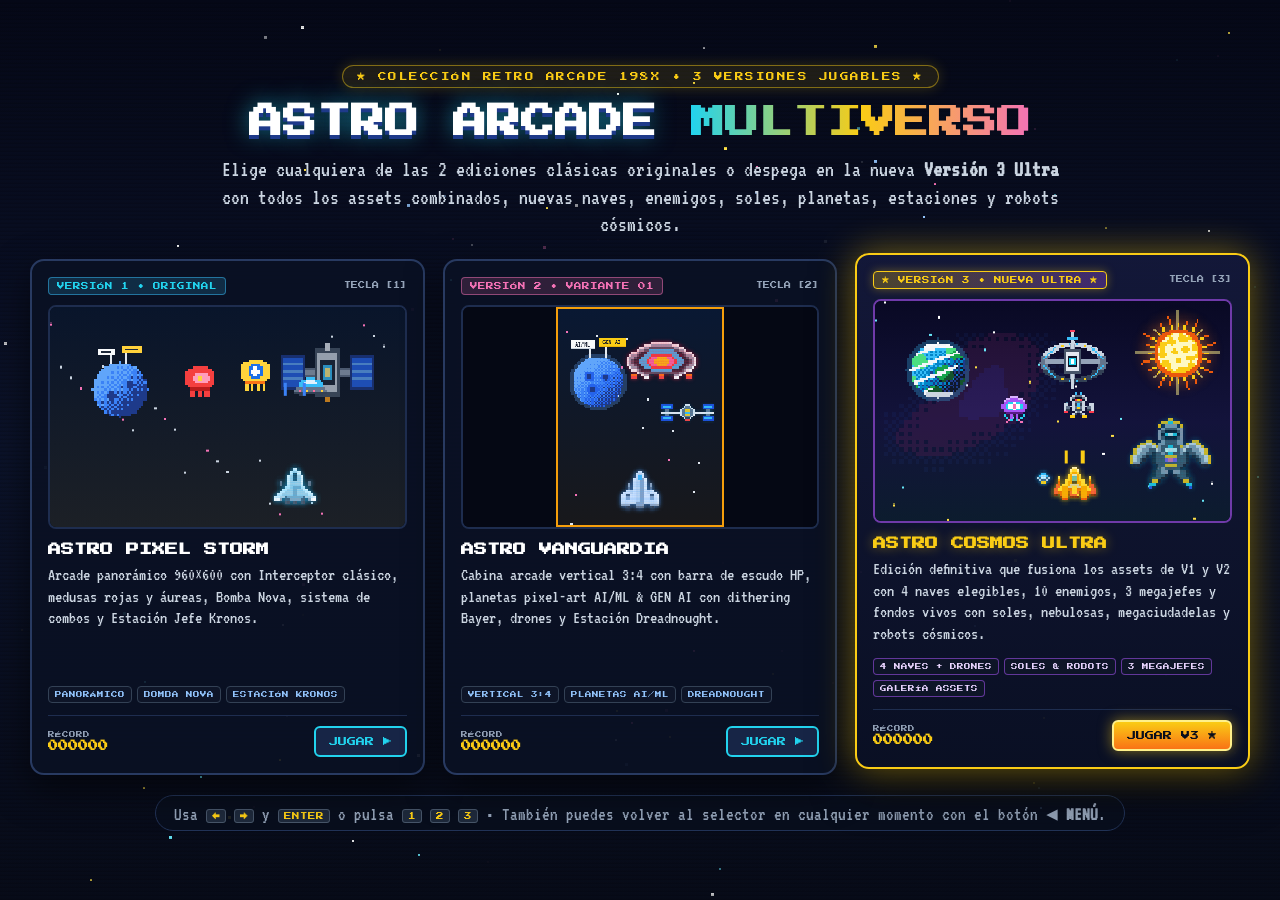
==== index.html @ 30a51780 "Initial version: Astro Arcade Multiverso (V1, V2, V3 Ultra + selector)" ====
<!DOCTYPE html>
<html lang="es">
<head>
  <meta charset="UTF-8" />
  <meta name="viewport" content="width=device-width, initial-scale=1.0" />
  <title>RETRO ARCADE MULTIVERSO — Selector de Versiones</title>
  <link rel="preconnect" href="https://fonts.googleapis.com" />
  <link rel="preconnect" href="https://fonts.gstatic.com" crossorigin />
  <link href="https://fonts.googleapis.com/css2?family=Press+Start+2P&family=VT323&display=swap" rel="stylesheet" />
  <style>
    :root {
      --bg-void: #040712;
      --card-bg: rgba(10, 17, 36, 0.9);
      --cyan: #22d3ee;
      --gold: #facc15;
      --orange: #fb923c;
      --pink: #f472b6;
      --violet: #a855f7;
      --text: #f8fafc;
      --muted: #94a3b8;
      --font-pixel: "Press Start 2P", "Courier New", monospace;
      --font-retro: "VT323", "Courier New", monospace;
    }

    * {
      box-sizing: border-box;
      margin: 0;
      padding: 0;
    }

    html, body {
      min-height: 100%;
      background: var(--bg-void);
      color: var(--text);
      font-family: var(--font-pixel);
      overflow-x: hidden;
    }

    #bg-canvas {
      position: fixed;
      inset: 0;
      width: 100%;
      height: 100%;
      z-index: 0;
      image-rendering: pixelated;
    }

    .crt-lines {
      position: fixed;
      inset: 0;
      z-index: 1;
      pointer-events: none;
      background: repeating-linear-gradient(
        to bottom,
        rgba(255, 255, 255, 0) 0px,
        rgba(255, 255, 255, 0) 2px,
        rgba(0, 0, 0, 0.14) 3px,
        rgba(0, 0, 0, 0.14) 4px
      );
    }

    .launcher {
      position: relative;
      z-index: 2;
      max-width: 1260px;
      min-height: 100vh;
      margin: 0 auto;
      padding: 24px 20px 28px;
      display: flex;
      flex-direction: column;
      justify-content: center;
      align-items: center;
      gap: 20px;
    }

    .hero {
      text-align: center;
      max-width: 840px;
    }

    .coin-pill {
      display: inline-block;
      font-size: 8.5px;
      letter-spacing: 1.5px;
      color: var(--gold);
      background: rgba(250, 204, 21, 0.1);
      border: 1.5px solid rgba(250, 204, 21, 0.45);
      border-radius: 999px;
      padding: 6px 14px;
      margin-bottom: 12px;
      box-shadow: 0 0 14px rgba(250, 204, 21, 0.2);
    }

    h1 {
      font-size: clamp(20px, 3.4vw, 34px);
      line-height: 1.35;
      color: #fff;
      text-shadow: 0 4px 0 #1e3a8a, 0 0 22px rgba(34, 211, 238, 0.55);
      margin-bottom: 10px;
    }

    h1 span {
      background: linear-gradient(90deg, #22d3ee, #facc15, #f472b6);
      -webkit-background-clip: text;
      background-clip: text;
      color: transparent;
      text-shadow: none;
    }

    .hero-sub {
      font-family: var(--font-retro);
      font-size: 22px;
      line-height: 1.25;
      color: #cbd5e1;
    }

    .cards-grid {
      width: 100%;
      display: grid;
      grid-template-columns: repeat(3, minmax(0, 1fr));
      gap: 18px;
      align-items: stretch;
    }

    .game-card {
      position: relative;
      display: flex;
      flex-direction: column;
      background: var(--card-bg);
      border: 2.5px solid #283a61;
      border-radius: 14px;
      padding: 16px;
      text-decoration: none;
      color: inherit;
      transition: transform 0.18s ease, border-color 0.18s ease, box-shadow 0.18s ease;
      box-shadow: 0 14px 36px rgba(0, 0, 0, 0.55);
      overflow: hidden;
    }

    .game-card:hover,
    .game-card.focused {
      transform: translateY(-6px);
      border-color: var(--cyan);
      box-shadow: 0 0 28px rgba(34, 211, 238, 0.32), 0 18px 40px rgba(0, 0, 0, 0.65);
    }

    .game-card.featured {
      border-color: rgba(250, 204, 21, 0.78);
      background: linear-gradient(180deg, rgba(20, 25, 58, 0.94) 0%, rgba(10, 16, 36, 0.96) 100%);
      box-shadow: 0 0 28px rgba(168, 85, 247, 0.3), 0 16px 40px rgba(0, 0, 0, 0.65);
    }

    .game-card.featured:hover,
    .game-card.featured.focused {
      border-color: var(--gold);
      box-shadow: 0 0 36px rgba(250, 204, 21, 0.45), 0 18px 44px rgba(0, 0, 0, 0.7);
    }

    .card-top {
      display: flex;
      justify-content: space-between;
      align-items: center;
      gap: 8px;
      margin-bottom: 10px;
    }

    .ver-badge {
      font-size: 7.5px;
      padding: 4px 8px;
      border-radius: 4px;
      background: rgba(56, 189, 248, 0.16);
      border: 1px solid rgba(56, 189, 248, 0.5);
      color: var(--cyan);
    }

    .ver-badge.v2 {
      background: rgba(244, 114, 182, 0.16);
      border-color: rgba(244, 114, 182, 0.5);
      color: var(--pink);
    }

    .ver-badge.v3 {
      background: linear-gradient(90deg, rgba(250, 204, 21, 0.25), rgba(168, 85, 247, 0.3));
      border-color: var(--gold);
      color: var(--gold);
      box-shadow: 0 0 10px rgba(250, 204, 21, 0.35);
    }

    .key-hint {
      font-size: 7px;
      color: var(--muted);
    }

    .preview-frame {
      width: 100%;
      aspect-ratio: 16 / 10;
      border-radius: 8px;
      overflow: hidden;
      border: 2px solid #1e2d4f;
      background: #060a16;
      margin-bottom: 12px;
      position: relative;
    }

    .game-card.featured .preview-frame {
      border-color: rgba(168, 85, 247, 0.65);
    }

    .preview-frame canvas {
      width: 100%;
      height: 100%;
      display: block;
      image-rendering: pixelated;
      image-rendering: crisp-edges;
    }

    .card-title {
      font-size: 13px;
      line-height: 1.4;
      color: #fff;
      margin-bottom: 6px;
    }

    .game-card.featured .card-title {
      color: var(--gold);
      text-shadow: 0 0 12px rgba(250, 204, 21, 0.45);
    }

    .card-desc {
      font-family: var(--font-retro);
      font-size: 18px;
      line-height: 1.2;
      color: #cbd5e1;
      margin-bottom: 12px;
      flex: 1;
    }

    .tags-list {
      display: flex;
      flex-wrap: wrap;
      gap: 5px;
      margin-bottom: 12px;
    }

    .tag {
      font-size: 6.5px;
      padding: 4px 6px;
      border-radius: 4px;
      background: rgba(15, 23, 42, 0.9);
      border: 1px solid #334155;
      color: #93c5fd;
    }

    .game-card.featured .tag {
      border-color: rgba(168, 85, 247, 0.55);
      color: #e9d5ff;
    }

    .card-footer {
      display: flex;
      justify-content: space-between;
      align-items: center;
      gap: 8px;
      padding-top: 10px;
      border-top: 1px solid #1e2d4f;
    }

    .hi-box {
      display: flex;
      flex-direction: column;
      gap: 3px;
    }

    .hi-box span {
      font-size: 6.5px;
      color: var(--muted);
    }

    .hi-box strong {
      font-size: 10px;
      color: var(--gold);
    }

    .play-pill {
      font-size: 9px;
      padding: 9px 13px;
      border-radius: 6px;
      background: #172546;
      border: 2px solid var(--cyan);
      color: var(--cyan);
      transition: all 0.14s ease;
    }

    .game-card:hover .play-pill,
    .game-card.focused .play-pill {
      background: var(--cyan);
      color: #050814;
    }

    .game-card.featured .play-pill {
      background: linear-gradient(180deg, #facc15 0%, #f97316 100%);
      border-color: #fef08a;
      color: #090d1b;
      box-shadow: 0 0 14px rgba(250, 204, 21, 0.5);
    }

    .footer-bar {
      font-family: var(--font-retro);
      font-size: 19px;
      color: #94a3b8;
      text-align: center;
      background: rgba(9, 15, 31, 0.8);
      border: 1px solid #223357;
      border-radius: 999px;
      padding: 6px 18px;
    }

    .footer-bar kbd {
      font-family: var(--font-pixel);
      font-size: 7.5px;
      padding: 2px 5px;
      background: #1e293b;
      border: 1px solid #475569;
      border-radius: 3px;
      color: var(--gold);
    }

    @media (max-width: 980px) {
      .cards-grid {
        grid-template-columns: 1fr;
        max-width: 520px;
      }
    }
  </style>
</head>
<body>
  <canvas id="bg-canvas"></canvas>
  <div class="crt-lines"></div>

  <div class="launcher">
    <header class="hero">
      <div class="coin-pill">★ COLECCIÓN RETRO ARCADE 198X • 3 VERSIONES JUGABLES ★</div>
      <h1>ASTRO ARCADE <span>MULTIVERSO</span></h1>
      <p class="hero-sub">
        Elige cualquiera de las 2 ediciones clásicas originales o despega en la nueva <strong>Versión 3 Ultra</strong> con todos los assets combinados, nuevas naves, enemigos, soles, planetas, estaciones y robots cósmicos.
      </p>
    </header>

    <section class="cards-grid" id="cards-grid">
      <!-- VERSION 1 -->
      <a class="game-card" data-idx="0" href="astro_pixel_storm.html">
        <div class="card-top">
          <span class="ver-badge">VERSIÓN 1 • ORIGINAL</span>
          <span class="key-hint">TECLA [1]</span>
        </div>
        <div class="preview-frame">
          <canvas id="preview-v1" width="320" height="200"></canvas>
        </div>
        <h2 class="card-title">ASTRO PIXEL STORM</h2>
        <p class="card-desc">
          Arcade panorámico 960×600 con Interceptor clásico, medusas rojas y áureas, Bomba Nova, sistema de combos y Estación Jefe Kronos.
        </p>
        <div class="tags-list">
          <span class="tag">PANORÁMICO</span>
          <span class="tag">BOMBA NOVA</span>
          <span class="tag">ESTACIÓN KRONOS</span>
        </div>
        <div class="card-footer">
          <div class="hi-box">
            <span>RÉCORD</span>
            <strong id="hi-v1">000000</strong>
          </div>
          <span class="play-pill">JUGAR ▶</span>
        </div>
      </a>

      <!-- VERSION 2 -->
      <a class="game-card" data-idx="1" href="variante_juego_01/ai_studio_code.html">
        <div class="card-top">
          <span class="ver-badge v2">VERSIÓN 2 • VARIANTE 01</span>
          <span class="key-hint">TECLA [2]</span>
        </div>
        <div class="preview-frame">
          <canvas id="preview-v2" width="320" height="200"></canvas>
        </div>
        <h2 class="card-title">ASTRO VANGUARDIA</h2>
        <p class="card-desc">
          Cabina arcade vertical 3:4 con barra de escudo HP, planetas pixel-art AI/ML &amp; GEN AI con dithering Bayer, drones y Estación Dreadnought.
        </p>
        <div class="tags-list">
          <span class="tag">VERTICAL 3:4</span>
          <span class="tag">PLANETAS AI/ML</span>
          <span class="tag">DREADNOUGHT</span>
        </div>
        <div class="card-footer">
          <div class="hi-box">
            <span>RÉCORD</span>
            <strong id="hi-v2">000000</strong>
          </div>
          <span class="play-pill">JUGAR ▶</span>
        </div>
      </a>

      <!-- VERSION 3 (NEW FEATURED) -->
      <a class="game-card featured focused" data-idx="2" href="variante_juego_02/index.html">
        <div class="card-top">
          <span class="ver-badge v3">★ VERSIÓN 3 • NUEVA ULTRA ★</span>
          <span class="key-hint">TECLA [3]</span>
        </div>
        <div class="preview-frame">
          <canvas id="preview-v3" width="320" height="200"></canvas>
        </div>
        <h2 class="card-title">ASTRO COSMOS ULTRA</h2>
        <p class="card-desc">
          Edición definitiva que fusiona los assets de V1 y V2 con 4 naves elegibles, 10 enemigos, 3 megajefes y fondos vivos con soles, nebulosas, megaciudadelas y robots cósmicos.
        </p>
        <div class="tags-list">
          <span class="tag">4 NAVES + DRONES</span>
          <span class="tag">SOLES &amp; ROBOTS</span>
          <span class="tag">3 MEGAJEFES</span>
          <span class="tag">GALERÍA ASSETS</span>
        </div>
        <div class="card-footer">
          <div class="hi-box">
            <span>RÉCORD</span>
            <strong id="hi-v3">000000</strong>
          </div>
          <span class="play-pill">JUGAR V3 ★</span>
        </div>
      </a>
    </section>

    <footer class="footer-bar">
      Usa <kbd>←</kbd> <kbd>→</kbd> y <kbd>ENTER</kbd> o pulsa <kbd>1</kbd> <kbd>2</kbd> <kbd>3</kbd> • También puedes volver al selector en cualquier momento con el botón <strong>◀ MENÚ</strong>.
    </footer>
  </div>

  <!-- Reuse V3 complete pixel-art asset engine for crisp live cabinet previews -->
  <script src="variante_juego_02/assets.js"></script>
  <script>
    (() => {
      'use strict';
      const A = window.ASTRO_ASSETS;

      // Load saved high scores for all 3 versions
      const hi1 = Number(localStorage.getItem('astro_pixel_storm_highscore_v1') || 0);
      const hi2 = Number(localStorage.getItem('astro_vanguardia_hi') || 0);
      const hi3 = Number(localStorage.getItem('astro_cosmos_ultra_highscore_v3') || 0);
      document.getElementById('hi-v1').textContent = String(hi1).padStart(6, '0');
      document.getElementById('hi-v2').textContent = String(hi2).padStart(6, '0');
      document.getElementById('hi-v3').textContent = String(hi3).padStart(6, '0');

      // Keyboard navigation for cards
      const cards = Array.from(document.querySelectorAll('.game-card'));
      let selected = 2; // default focus on the new Version 3 Ultra

      function setSelected(idx) {
        selected = (idx + cards.length) % cards.length;
        cards.forEach((c, i) => c.classList.toggle('focused', i === selected));
      }

      cards.forEach((card, i) => {
        card.addEventListener('mouseenter', () => setSelected(i));
      });

      window.addEventListener('keydown', (e) => {
        if (e.code === 'ArrowRight' || e.code === 'KeyD') {
          setSelected(selected + 1);
        } else if (e.code === 'ArrowLeft' || e.code === 'KeyA') {
          setSelected(selected - 1);
        } else if (e.code === 'Digit1') {
          window.location.href = cards[0].getAttribute('href');
        } else if (e.code === 'Digit2') {
          window.location.href = cards[1].getAttribute('href');
        } else if (e.code === 'Digit3') {
          window.location.href = cards[2].getAttribute('href');
        } else if (e.code === 'Enter' || e.code === 'Space') {
          e.preventDefault();
          window.location.href = cards[selected].getAttribute('href');
        }
      });

      // Ambient Starfield Background
      const bgCanvas = document.getElementById('bg-canvas');
      const bgCtx = bgCanvas.getContext('2d');
      let bw = 0;
      let bh = 0;
      const bgStars = Array.from({ length: 120 }, () => ({
        x: Math.random(),
        y: Math.random(),
        spd: 0.015 + Math.random() * 0.05,
        sz: Math.random() < 0.25 ? 3 : 2,
        col: ['#ffffff', '#93c5fd', '#fde047', '#f472b6', '#67e8f9'][Math.floor(Math.random() * 5)],
        ph: Math.random() * 6.28
      }));

      function resizeBg() {
        bw = bgCanvas.width = window.innerWidth;
        bh = bgCanvas.height = window.innerHeight;
        bgCtx.imageSmoothingEnabled = false;
      }
      window.addEventListener('resize', resizeBg);
      resizeBg();

      // Live Preview Canvases
      const ctx1 = document.getElementById('preview-v1').getContext('2d');
      const ctx2 = document.getElementById('preview-v2').getContext('2d');
      const ctx3 = document.getElementById('preview-v3').getContext('2d');
      [ctx1, ctx2, ctx3].forEach((c) => { c.imageSmoothingEnabled = false; });

      function drawScaled(ctx, img, cx, cy, scale) {
        const w = Math.round(img.width * scale);
        const h = Math.round(img.height * scale);
        ctx.drawImage(img, Math.round(cx - w / 2), Math.round(cy - h / 2), w, h);
      }

      function renderPreviewV1(t) {
        const W = 320, H = 200;
        const g = ctx1.createLinearGradient(0, 0, 0, H);
        g.addColorStop(0, '#09152b');
        g.addColorStop(1, '#1c2026');
        ctx1.fillStyle = g;
        ctx1.fillRect(0, 0, W, H);

        // Stars
        for (let i = 0; i < 24; i++) {
          ctx1.fillStyle = i % 3 === 0 ? '#f472b6' : '#cbd5e1';
          ctx1.fillRect((i * 47) % W, ((i * 31 + t * (16 + (i % 4) * 8)) % H), 2, 2);
        }

        // V1 Planet & Solar Station
        drawScaled(ctx1, A.PLANETS[7].canvas, 62, 68, 0.56);
        ctx1.save();
        ctx1.globalAlpha = 0.72;
        drawScaled(ctx1, A.STATIONS[0].canvas, 250, 56 + Math.sin(t * 1.4) * 4, 0.55);
        ctx1.restore();

        // V1 Enemies
        const f = Math.floor(t * 4) % 2;
        const sway = Math.sin(t * 1.8) * 20;
        drawScaled(ctx1, f ? A.SPRITES.redJelly0 : A.SPRITES.redJelly1, 115 + sway, 68, 0.72);
        drawScaled(ctx1, f ? A.SPRITES.goldJelly0 : A.SPRITES.goldJelly1, 165 + sway, 62, 0.72);
        drawScaled(ctx1, A.SPRITES.ufo, 215 + sway, 72, 0.72);

        // V1 Lasers & Ship
        const sx = 160 + Math.sin(t * 1.5) * 62;
        const ly = 148 - ((t * 190) % 95);
        ctx1.fillStyle = '#3b82f6';
        ctx1.fillRect(sx - 10, ly, 3, 12);
        ctx1.fillRect(sx + 7, ly, 3, 12);
        drawScaled(ctx1, A.SHIPS.interceptor.sprite, sx, 162, 0.78);
      }

      function renderPreviewV2(t) {
        const W = 320, H = 200;
        // Cabinet side pillars for 3:4 vertical feel
        ctx2.fillStyle = '#050814';
        ctx2.fillRect(0, 0, W, H);

        const cx0 = 85, cw = 150;
        const g = ctx2.createLinearGradient(0, 0, 0, H);
        g.addColorStop(0, '#091833');
        g.addColorStop(1, '#18181b');
        ctx2.fillStyle = g;
        ctx2.fillRect(cx0, 0, cw, H);
        ctx2.strokeStyle = '#f59e0b';
        ctx2.lineWidth = 2;
        ctx2.strokeRect(cx0, 1, cw, H - 2);

        ctx2.save();
        ctx2.beginPath();
        ctx2.rect(cx0 + 1, 1, cw - 2, H - 2);
        ctx2.clip();

        // Pink crosses & stars
        for (let i = 0; i < 16; i++) {
          ctx2.fillStyle = i % 4 === 0 ? '#f472b6' : '#e2e8f0';
          ctx2.fillRect(cx0 + 8 + (i * 23) % (cw - 16), (i * 29 + t * 24) % H, 2, 2);
        }

        // V2 AI/ML Planet & Cross Station
        drawScaled(ctx2, A.PLANETS[0].canvas, cx0 + 36, 62, 0.5);
        drawScaled(ctx2, A.STATIONS[1].canvas, cx0 + 118, 96, 0.42);

        // V2 Boss Dreadnought + Vanguard Ship
        drawScaled(ctx2, A.SPRITES.bossDreadnought, cx0 + cw / 2 + Math.sin(t * 1.4) * 20, 48, 0.45);
        const sx = cx0 + cw / 2 + Math.cos(t * 1.7) * 38;
        drawScaled(ctx2, A.SHIPS.vanguard.sprite, sx, 166, 0.72);
        ctx2.restore();
      }

      function renderPreviewV3(t) {
        const W = 320, H = 200;
        const g = ctx3.createLinearGradient(0, 0, 0, H);
        g.addColorStop(0, '#090924');
        g.addColorStop(0.55, '#13133b');
        g.addColorStop(1, '#0c1c2e');
        ctx3.fillStyle = g;
        ctx3.fillRect(0, 0, W, H);

        // Nebula & Golden Sun
        ctx3.save();
        ctx3.globalAlpha = 0.75;
        drawScaled(ctx3, A.NEBULAE[0], 110, 95, 0.6);
        ctx3.restore();
        drawScaled(ctx3, A.SUNS[0].canvas, 272, 46, 0.46 + Math.sin(t * 2) * 0.015);

        // Stars
        for (let i = 0; i < 28; i++) {
          ctx3.fillStyle = i % 3 === 0 ? '#67e8f9' : (i % 3 === 1 ? '#fde047' : '#ffffff');
          ctx3.fillRect((i * 41) % W, ((i * 23 + t * (18 + (i % 4) * 7)) % H), 2, 2);
        }

        // Terra Planet + Ring Citadel Station + Giant Astral Cosmic Robot!
        drawScaled(ctx3, A.PLANETS[1].canvas, 56, 62, 0.48);
        drawScaled(ctx3, A.STATIONS[2].canvas, 178, 52 + Math.sin(t * 1.2) * 3, 0.42);
        ctx3.save();
        ctx3.globalAlpha = 0.88;
        drawScaled(ctx3, A.COSMIC_ROBOTS[0].canvas, 266, 134 + Math.sin(t * 1.8) * 5, 0.56);
        ctx3.restore();

        // New Enemies (Plasma Jelly + MechaBot)
        const f = Math.floor(t * 4.5) % 2;
        const sway = Math.sin(t * 2) * 18;
        drawScaled(ctx3, f ? A.SPRITES.plasmaJelly0 : A.SPRITES.plasmaJelly1, 108 + sway, 98, 0.65);
        drawScaled(ctx3, f ? A.SPRITES.mechBot0 : A.SPRITES.mechBot1, 166 + sway, 94, 0.65);

        // New Playable Ships (Valquiria + Espectro)
        const sx = 132 + Math.sin(t * 1.6) * 48;
        const ly = 148 - ((t * 210) % 90);
        ctx3.fillStyle = '#facc15';
        ctx3.fillRect(sx - 9, ly, 3, 12);
        ctx3.fillRect(sx + 6, ly, 3, 12);
        drawScaled(ctx3, A.SHIPS.valkyrie.sprite, sx, 166, 0.72);
        drawScaled(ctx3, A.SPRITES.wingman, sx + Math.cos(t * 3.5) * 28, 162 + Math.sin(t * 3.5) * 10, 0.7);
      }

      let last = performance.now();
      let elapsed = 0;
      function tick(now) {
        const dt = Math.min(0.05, (now - last) / 1000);
        last = now;
        elapsed += dt;

        // Draw Ambient Launcher Starfield
        const g = bgCtx.createLinearGradient(0, 0, 0, bh);
        g.addColorStop(0, '#050817');
        g.addColorStop(0.5, '#0b1229');
        g.addColorStop(1, '#070b18');
        bgCtx.fillStyle = g;
        bgCtx.fillRect(0, 0, bw, bh);

        for (const s of bgStars) {
          s.y += s.spd * dt;
          if (s.y > 1) { s.y = 0; s.x = Math.random(); }
          bgCtx.globalAlpha = 0.45 + 0.55 * Math.sin(elapsed * 2.5 + s.ph);
          bgCtx.fillStyle = s.col;
          bgCtx.fillRect(Math.round(s.x * bw), Math.round(s.y * bh), s.sz, s.sz);
        }
        bgCtx.globalAlpha = 1;

        renderPreviewV1(elapsed);
        renderPreviewV2(elapsed);
        renderPreviewV3(elapsed);
        requestAnimationFrame(tick);
      }
      requestAnimationFrame(tick);
    })();
  </script>
</body>
</html>
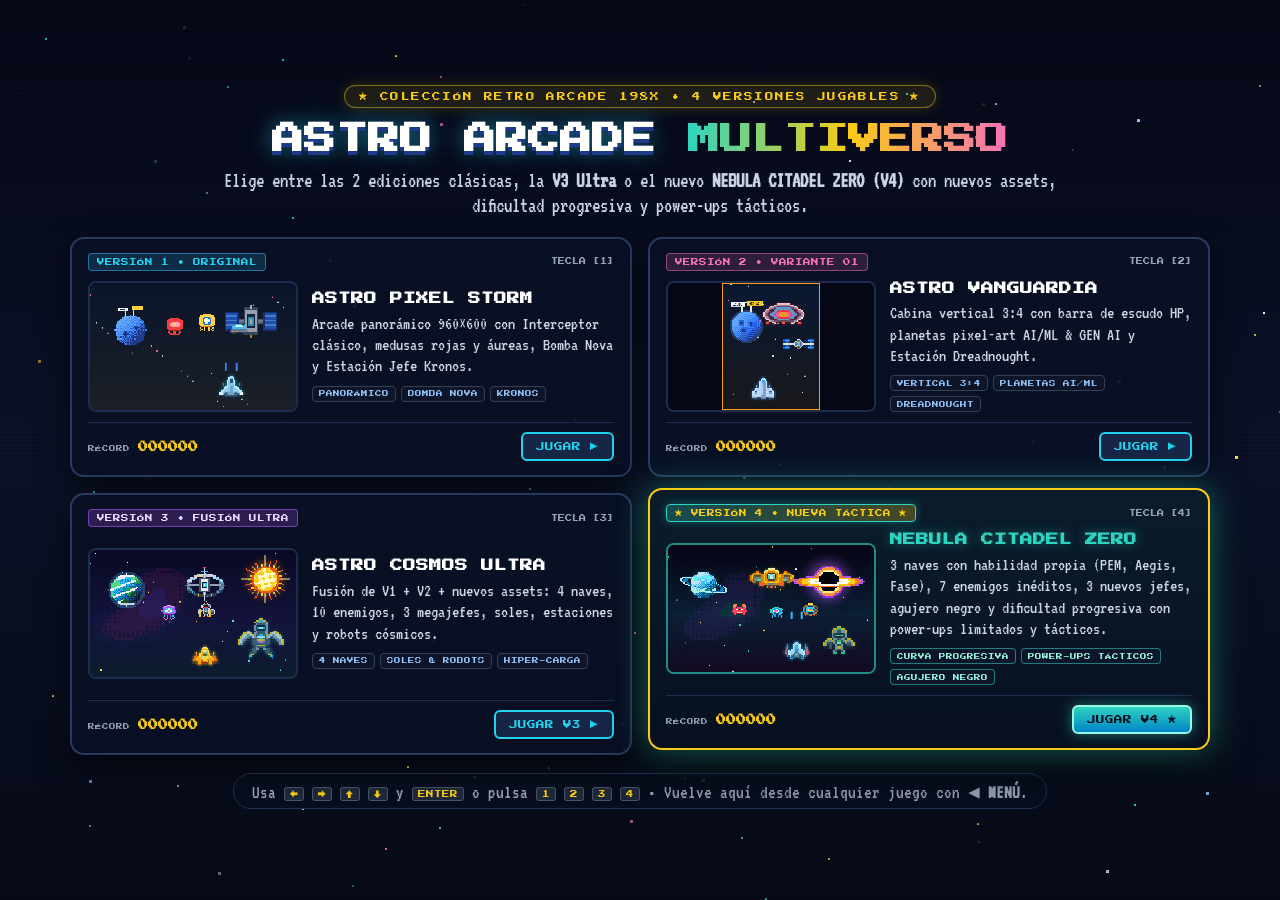
==== commit 5a5e5b21: "Add Version 4 (Nebula Citadel Zero) with new assets, gradual difficulty and tactical powerups" ====
--- a/index.html
+++ b/index.html
@@ -10,8 +10,9 @@
   <style>
     :root {
       --bg-void: #040712;
-      --card-bg: rgba(10, 17, 36, 0.9);
+      --card-bg: rgba(10, 17, 36, 0.92);
       --cyan: #22d3ee;
+      --teal: #2dd4bf;
       --gold: #facc15;
       --orange: #fb923c;
       --pink: #f472b6;
@@ -62,45 +63,45 @@
     .launcher {
       position: relative;
       z-index: 2;
-      max-width: 1260px;
+      max-width: 1180px;
       min-height: 100vh;
       margin: 0 auto;
-      padding: 24px 20px 28px;
+      padding: 20px 20px 26px;
       display: flex;
       flex-direction: column;
       justify-content: center;
       align-items: center;
-      gap: 20px;
+      gap: 18px;
     }
 
     .hero {
       text-align: center;
-      max-width: 840px;
+      max-width: 860px;
     }
 
     .coin-pill {
       display: inline-block;
       font-size: 8.5px;
-      letter-spacing: 1.5px;
+      letter-spacing: 1.4px;
       color: var(--gold);
       background: rgba(250, 204, 21, 0.1);
       border: 1.5px solid rgba(250, 204, 21, 0.45);
       border-radius: 999px;
       padding: 6px 14px;
-      margin-bottom: 12px;
+      margin-bottom: 10px;
       box-shadow: 0 0 14px rgba(250, 204, 21, 0.2);
     }
 
     h1 {
-      font-size: clamp(20px, 3.4vw, 34px);
-      line-height: 1.35;
+      font-size: clamp(20px, 3.2vw, 32px);
+      line-height: 1.32;
       color: #fff;
       text-shadow: 0 4px 0 #1e3a8a, 0 0 22px rgba(34, 211, 238, 0.55);
-      margin-bottom: 10px;
+      margin-bottom: 8px;
     }
 
     h1 span {
-      background: linear-gradient(90deg, #22d3ee, #facc15, #f472b6);
+      background: linear-gradient(90deg, #2dd4bf, #facc15, #f472b6);
       -webkit-background-clip: text;
       background-clip: text;
       color: transparent;
@@ -109,16 +110,16 @@
 
     .hero-sub {
       font-family: var(--font-retro);
-      font-size: 22px;
-      line-height: 1.25;
+      font-size: 21px;
+      line-height: 1.2;
       color: #cbd5e1;
     }
 
     .cards-grid {
       width: 100%;
       display: grid;
-      grid-template-columns: repeat(3, minmax(0, 1fr));
-      gap: 18px;
+      grid-template-columns: repeat(2, minmax(0, 1fr));
+      gap: 16px;
       align-items: stretch;
     }
 
@@ -129,31 +130,31 @@
       background: var(--card-bg);
       border: 2.5px solid #283a61;
       border-radius: 14px;
-      padding: 16px;
+      padding: 14px 16px;
       text-decoration: none;
       color: inherit;
       transition: transform 0.18s ease, border-color 0.18s ease, box-shadow 0.18s ease;
-      box-shadow: 0 14px 36px rgba(0, 0, 0, 0.55);
+      box-shadow: 0 12px 32px rgba(0, 0, 0, 0.55);
       overflow: hidden;
     }
 
     .game-card:hover,
     .game-card.focused {
-      transform: translateY(-6px);
+      transform: translateY(-5px);
       border-color: var(--cyan);
-      box-shadow: 0 0 28px rgba(34, 211, 238, 0.32), 0 18px 40px rgba(0, 0, 0, 0.65);
+      box-shadow: 0 0 26px rgba(34, 211, 238, 0.32), 0 16px 38px rgba(0, 0, 0, 0.65);
     }
 
     .game-card.featured {
-      border-color: rgba(250, 204, 21, 0.78);
-      background: linear-gradient(180deg, rgba(20, 25, 58, 0.94) 0%, rgba(10, 16, 36, 0.96) 100%);
-      box-shadow: 0 0 28px rgba(168, 85, 247, 0.3), 0 16px 40px rgba(0, 0, 0, 0.65);
+      border-color: rgba(45, 212, 191, 0.8);
+      background: linear-gradient(180deg, rgba(11, 30, 44, 0.95) 0%, rgba(8, 16, 32, 0.96) 100%);
+      box-shadow: 0 0 26px rgba(45, 212, 191, 0.28), 0 14px 36px rgba(0, 0, 0, 0.65);
     }
 
     .game-card.featured:hover,
     .game-card.featured.focused {
       border-color: var(--gold);
-      box-shadow: 0 0 36px rgba(250, 204, 21, 0.45), 0 18px 44px rgba(0, 0, 0, 0.7);
+      box-shadow: 0 0 34px rgba(45, 212, 191, 0.45), 0 18px 42px rgba(0, 0, 0, 0.72);
     }
 
     .card-top {
@@ -180,15 +181,30 @@
     }
 
     .ver-badge.v3 {
-      background: linear-gradient(90deg, rgba(250, 204, 21, 0.25), rgba(168, 85, 247, 0.3));
-      border-color: var(--gold);
+      background: rgba(168, 85, 247, 0.22);
+      border-color: rgba(168, 85, 247, 0.6);
+      color: #e9d5ff;
+    }
+
+    .ver-badge.v4 {
+      background: linear-gradient(90deg, rgba(45, 212, 191, 0.26), rgba(250, 204, 21, 0.25));
+      border-color: var(--teal);
       color: var(--gold);
-      box-shadow: 0 0 10px rgba(250, 204, 21, 0.35);
+      box-shadow: 0 0 10px rgba(45, 212, 191, 0.35);
     }
 
     .key-hint {
       font-size: 7px;
       color: var(--muted);
+    }
+
+    .card-body-split {
+      display: grid;
+      grid-template-columns: 210px 1fr;
+      gap: 14px;
+      align-items: center;
+      flex: 1;
+      margin-bottom: 10px;
     }
 
     .preview-frame {
@@ -198,12 +214,10 @@
       overflow: hidden;
       border: 2px solid #1e2d4f;
       background: #060a16;
-      margin-bottom: 12px;
-      position: relative;
     }
 
     .game-card.featured .preview-frame {
-      border-color: rgba(168, 85, 247, 0.65);
+      border-color: rgba(45, 212, 191, 0.65);
     }
 
     .preview-frame canvas {
@@ -214,37 +228,40 @@
       image-rendering: crisp-edges;
     }
 
+    .card-info {
+      display: flex;
+      flex-direction: column;
+      gap: 6px;
+    }
+
     .card-title {
-      font-size: 13px;
-      line-height: 1.4;
+      font-size: 12.5px;
+      line-height: 1.35;
       color: #fff;
-      margin-bottom: 6px;
     }
 
     .game-card.featured .card-title {
-      color: var(--gold);
-      text-shadow: 0 0 12px rgba(250, 204, 21, 0.45);
+      color: var(--teal);
+      text-shadow: 0 0 12px rgba(45, 212, 191, 0.45);
     }
 
     .card-desc {
       font-family: var(--font-retro);
       font-size: 18px;
-      line-height: 1.2;
+      line-height: 1.18;
       color: #cbd5e1;
-      margin-bottom: 12px;
-      flex: 1;
     }
 
     .tags-list {
       display: flex;
       flex-wrap: wrap;
       gap: 5px;
-      margin-bottom: 12px;
+      margin-top: 2px;
     }
 
     .tag {
       font-size: 6.5px;
-      padding: 4px 6px;
+      padding: 3.5px 6px;
       border-radius: 4px;
       background: rgba(15, 23, 42, 0.9);
       border: 1px solid #334155;
@@ -252,8 +269,8 @@
     }
 
     .game-card.featured .tag {
-      border-color: rgba(168, 85, 247, 0.55);
-      color: #e9d5ff;
+      border-color: rgba(45, 212, 191, 0.55);
+      color: #99f6e4;
     }
 
     .card-footer {
@@ -261,14 +278,14 @@
       justify-content: space-between;
       align-items: center;
       gap: 8px;
-      padding-top: 10px;
+      padding-top: 9px;
       border-top: 1px solid #1e2d4f;
     }
 
     .hi-box {
       display: flex;
-      flex-direction: column;
-      gap: 3px;
+      align-items: baseline;
+      gap: 8px;
     }
 
     .hi-box span {
@@ -282,8 +299,8 @@
     }
 
     .play-pill {
-      font-size: 9px;
-      padding: 9px 13px;
+      font-size: 8.5px;
+      padding: 8px 13px;
       border-radius: 6px;
       background: #172546;
       border: 2px solid var(--cyan);
@@ -298,10 +315,10 @@
     }
 
     .game-card.featured .play-pill {
-      background: linear-gradient(180deg, #facc15 0%, #f97316 100%);
-      border-color: #fef08a;
-      color: #090d1b;
-      box-shadow: 0 0 14px rgba(250, 204, 21, 0.5);
+      background: linear-gradient(180deg, #2dd4bf 0%, #0284c7 100%);
+      border-color: #99f6e4;
+      color: #04101f;
+      box-shadow: 0 0 14px rgba(45, 212, 191, 0.5);
     }
 
     .footer-bar {
@@ -309,7 +326,7 @@
       font-size: 19px;
       color: #94a3b8;
       text-align: center;
-      background: rgba(9, 15, 31, 0.8);
+      background: rgba(9, 15, 31, 0.82);
       border: 1px solid #223357;
       border-radius: 999px;
       padding: 6px 18px;
@@ -328,7 +345,13 @@
     @media (max-width: 980px) {
       .cards-grid {
         grid-template-columns: 1fr;
-        max-width: 520px;
+        max-width: 600px;
+      }
+    }
+
+    @media (max-width: 560px) {
+      .card-body-split {
+        grid-template-columns: 1fr;
       }
     }
   </style>
@@ -339,10 +362,10 @@
 
   <div class="launcher">
     <header class="hero">
-      <div class="coin-pill">★ COLECCIÓN RETRO ARCADE 198X • 3 VERSIONES JUGABLES ★</div>
+      <div class="coin-pill">★ COLECCIÓN RETRO ARCADE 198X • 4 VERSIONES JUGABLES ★</div>
       <h1>ASTRO ARCADE <span>MULTIVERSO</span></h1>
       <p class="hero-sub">
-        Elige cualquiera de las 2 ediciones clásicas originales o despega en la nueva <strong>Versión 3 Ultra</strong> con todos los assets combinados, nuevas naves, enemigos, soles, planetas, estaciones y robots cósmicos.
+        Elige entre las 2 ediciones clásicas, la <strong>V3 Ultra</strong> o el nuevo <strong>NEBULA CITADEL ZERO (V4)</strong> con nuevos assets, dificultad progresiva y power-ups tácticos.
       </p>
     </header>
 
@@ -353,17 +376,21 @@
           <span class="ver-badge">VERSIÓN 1 • ORIGINAL</span>
           <span class="key-hint">TECLA [1]</span>
         </div>
-        <div class="preview-frame">
-          <canvas id="preview-v1" width="320" height="200"></canvas>
-        </div>
-        <h2 class="card-title">ASTRO PIXEL STORM</h2>
-        <p class="card-desc">
-          Arcade panorámico 960×600 con Interceptor clásico, medusas rojas y áureas, Bomba Nova, sistema de combos y Estación Jefe Kronos.
-        </p>
-        <div class="tags-list">
-          <span class="tag">PANORÁMICO</span>
-          <span class="tag">BOMBA NOVA</span>
-          <span class="tag">ESTACIÓN KRONOS</span>
+        <div class="card-body-split">
+          <div class="preview-frame">
+            <canvas id="preview-v1" width="320" height="200"></canvas>
+          </div>
+          <div class="card-info">
+            <h2 class="card-title">ASTRO PIXEL STORM</h2>
+            <p class="card-desc">
+              Arcade panorámico 960×600 con Interceptor clásico, medusas rojas y áureas, Bomba Nova y Estación Jefe Kronos.
+            </p>
+            <div class="tags-list">
+              <span class="tag">PANORÁMICO</span>
+              <span class="tag">BOMBA NOVA</span>
+              <span class="tag">KRONOS</span>
+            </div>
+          </div>
         </div>
         <div class="card-footer">
           <div class="hi-box">
@@ -380,17 +407,21 @@
           <span class="ver-badge v2">VERSIÓN 2 • VARIANTE 01</span>
           <span class="key-hint">TECLA [2]</span>
         </div>
-        <div class="preview-frame">
-          <canvas id="preview-v2" width="320" height="200"></canvas>
-        </div>
-        <h2 class="card-title">ASTRO VANGUARDIA</h2>
-        <p class="card-desc">
-          Cabina arcade vertical 3:4 con barra de escudo HP, planetas pixel-art AI/ML &amp; GEN AI con dithering Bayer, drones y Estación Dreadnought.
-        </p>
-        <div class="tags-list">
-          <span class="tag">VERTICAL 3:4</span>
-          <span class="tag">PLANETAS AI/ML</span>
-          <span class="tag">DREADNOUGHT</span>
+        <div class="card-body-split">
+          <div class="preview-frame">
+            <canvas id="preview-v2" width="320" height="200"></canvas>
+          </div>
+          <div class="card-info">
+            <h2 class="card-title">ASTRO VANGUARDIA</h2>
+            <p class="card-desc">
+              Cabina vertical 3:4 con barra de escudo HP, planetas pixel-art AI/ML &amp; GEN AI y Estación Dreadnought.
+            </p>
+            <div class="tags-list">
+              <span class="tag">VERTICAL 3:4</span>
+              <span class="tag">PLANETAS AI/ML</span>
+              <span class="tag">DREADNOUGHT</span>
+            </div>
+          </div>
         </div>
         <div class="card-footer">
           <div class="hi-box">
@@ -401,58 +432,91 @@
         </div>
       </a>
 
-      <!-- VERSION 3 (NEW FEATURED) -->
-      <a class="game-card featured focused" data-idx="2" href="variante_juego_02/index.html">
+      <!-- VERSION 3 -->
+      <a class="game-card" data-idx="2" href="variante_juego_02/index.html">
         <div class="card-top">
-          <span class="ver-badge v3">★ VERSIÓN 3 • NUEVA ULTRA ★</span>
+          <span class="ver-badge v3">VERSIÓN 3 • FUSIÓN ULTRA</span>
           <span class="key-hint">TECLA [3]</span>
         </div>
-        <div class="preview-frame">
-          <canvas id="preview-v3" width="320" height="200"></canvas>
-        </div>
-        <h2 class="card-title">ASTRO COSMOS ULTRA</h2>
-        <p class="card-desc">
-          Edición definitiva que fusiona los assets de V1 y V2 con 4 naves elegibles, 10 enemigos, 3 megajefes y fondos vivos con soles, nebulosas, megaciudadelas y robots cósmicos.
-        </p>
-        <div class="tags-list">
-          <span class="tag">4 NAVES + DRONES</span>
-          <span class="tag">SOLES &amp; ROBOTS</span>
-          <span class="tag">3 MEGAJEFES</span>
-          <span class="tag">GALERÍA ASSETS</span>
+        <div class="card-body-split">
+          <div class="preview-frame">
+            <canvas id="preview-v3" width="320" height="200"></canvas>
+          </div>
+          <div class="card-info">
+            <h2 class="card-title">ASTRO COSMOS ULTRA</h2>
+            <p class="card-desc">
+              Fusión de V1 + V2 + nuevos assets: 4 naves, 10 enemigos, 3 megajefes, soles, estaciones y robots cósmicos.
+            </p>
+            <div class="tags-list">
+              <span class="tag">4 NAVES</span>
+              <span class="tag">SOLES &amp; ROBOTS</span>
+              <span class="tag">HIPER-CARGA</span>
+            </div>
+          </div>
         </div>
         <div class="card-footer">
           <div class="hi-box">
             <span>RÉCORD</span>
             <strong id="hi-v3">000000</strong>
           </div>
-          <span class="play-pill">JUGAR V3 ★</span>
+          <span class="play-pill">JUGAR V3 ▶</span>
+        </div>
+      </a>
+
+      <!-- VERSION 4 (NEW FEATURED) -->
+      <a class="game-card featured focused" data-idx="3" href="variante_juego_03/index.html">
+        <div class="card-top">
+          <span class="ver-badge v4">★ VERSIÓN 4 • NUEVA TÁCTICA ★</span>
+          <span class="key-hint">TECLA [4]</span>
+        </div>
+        <div class="card-body-split">
+          <div class="preview-frame">
+            <canvas id="preview-v4" width="320" height="200"></canvas>
+          </div>
+          <div class="card-info">
+            <h2 class="card-title">NEBULA CITADEL ZERO</h2>
+            <p class="card-desc">
+              3 naves con habilidad propia (PEM, Aegis, Fase), 7 enemigos inéditos, 3 nuevos jefes, agujero negro y dificultad progresiva con power-ups limitados y tácticos.
+            </p>
+            <div class="tags-list">
+              <span class="tag">CURVA PROGRESIVA</span>
+              <span class="tag">POWER-UPS TÁCTICOS</span>
+              <span class="tag">AGUJERO NEGRO</span>
+            </div>
+          </div>
+        </div>
+        <div class="card-footer">
+          <div class="hi-box">
+            <span>RÉCORD</span>
+            <strong id="hi-v4">000000</strong>
+          </div>
+          <span class="play-pill">JUGAR V4 ★</span>
         </div>
       </a>
     </section>
 
     <footer class="footer-bar">
-      Usa <kbd>←</kbd> <kbd>→</kbd> y <kbd>ENTER</kbd> o pulsa <kbd>1</kbd> <kbd>2</kbd> <kbd>3</kbd> • También puedes volver al selector en cualquier momento con el botón <strong>◀ MENÚ</strong>.
+      Usa <kbd>←</kbd> <kbd>→</kbd> <kbd>↑</kbd> <kbd>↓</kbd> y <kbd>ENTER</kbd> o pulsa <kbd>1</kbd> <kbd>2</kbd> <kbd>3</kbd> <kbd>4</kbd> • Vuelve aquí desde cualquier juego con <strong>◀ MENÚ</strong>.
     </footer>
   </div>
 
-  <!-- Reuse V3 complete pixel-art asset engine for crisp live cabinet previews -->
+  <!-- Load V3 & V4 asset packs for live cabinet previews -->
   <script src="variante_juego_02/assets.js"></script>
+  <script src="variante_juego_03/assets.js"></script>
   <script>
     (() => {
       'use strict';
       const A = window.ASTRO_ASSETS;
-
-      // Load saved high scores for all 3 versions
-      const hi1 = Number(localStorage.getItem('astro_pixel_storm_highscore_v1') || 0);
-      const hi2 = Number(localStorage.getItem('astro_vanguardia_hi') || 0);
-      const hi3 = Number(localStorage.getItem('astro_cosmos_ultra_highscore_v3') || 0);
-      document.getElementById('hi-v1').textContent = String(hi1).padStart(6, '0');
-      document.getElementById('hi-v2').textContent = String(hi2).padStart(6, '0');
-      document.getElementById('hi-v3').textContent = String(hi3).padStart(6, '0');
-
-      // Keyboard navigation for cards
+      const N = window.NEBULA_ASSETS;
+
+      // Saved high scores for all 4 versions
+      document.getElementById('hi-v1').textContent = String(Number(localStorage.getItem('astro_pixel_storm_highscore_v1') || 0)).padStart(6, '0');
+      document.getElementById('hi-v2').textContent = String(Number(localStorage.getItem('astro_vanguardia_hi') || 0)).padStart(6, '0');
+      document.getElementById('hi-v3').textContent = String(Number(localStorage.getItem('astro_cosmos_ultra_highscore_v3') || 0)).padStart(6, '0');
+      document.getElementById('hi-v4').textContent = String(Number(localStorage.getItem('nebula_citadel_zero_highscore_v4') || 0)).padStart(6, '0');
+
       const cards = Array.from(document.querySelectorAll('.game-card'));
-      let selected = 2; // default focus on the new Version 3 Ultra
+      let selected = 3; // focus newest Version 4
 
       function setSelected(idx) {
         selected = (idx + cards.length) % cards.length;
@@ -464,23 +528,21 @@
       });
 
       window.addEventListener('keydown', (e) => {
-        if (e.code === 'ArrowRight' || e.code === 'KeyD') {
-          setSelected(selected + 1);
-        } else if (e.code === 'ArrowLeft' || e.code === 'KeyA') {
-          setSelected(selected - 1);
-        } else if (e.code === 'Digit1') {
-          window.location.href = cards[0].getAttribute('href');
-        } else if (e.code === 'Digit2') {
-          window.location.href = cards[1].getAttribute('href');
-        } else if (e.code === 'Digit3') {
-          window.location.href = cards[2].getAttribute('href');
-        } else if (e.code === 'Enter' || e.code === 'Space') {
+        if (e.code === 'ArrowRight' || e.code === 'KeyD') setSelected(selected + 1);
+        else if (e.code === 'ArrowLeft' || e.code === 'KeyA') setSelected(selected - 1);
+        else if (e.code === 'ArrowDown' || e.code === 'KeyS') setSelected(selected + 2);
+        else if (e.code === 'ArrowUp' || e.code === 'KeyW') setSelected(selected - 2);
+        else if (e.code === 'Digit1') window.location.href = cards[0].getAttribute('href');
+        else if (e.code === 'Digit2') window.location.href = cards[1].getAttribute('href');
+        else if (e.code === 'Digit3') window.location.href = cards[2].getAttribute('href');
+        else if (e.code === 'Digit4') window.location.href = cards[3].getAttribute('href');
+        else if (e.code === 'Enter' || e.code === 'Space') {
           e.preventDefault();
           window.location.href = cards[selected].getAttribute('href');
         }
       });
 
-      // Ambient Starfield Background
+      // Ambient Starfield
       const bgCanvas = document.getElementById('bg-canvas');
       const bgCtx = bgCanvas.getContext('2d');
       let bw = 0;
@@ -488,9 +550,9 @@
       const bgStars = Array.from({ length: 120 }, () => ({
         x: Math.random(),
         y: Math.random(),
-        spd: 0.015 + Math.random() * 0.05,
+        spd: 0.014 + Math.random() * 0.048,
         sz: Math.random() < 0.25 ? 3 : 2,
-        col: ['#ffffff', '#93c5fd', '#fde047', '#f472b6', '#67e8f9'][Math.floor(Math.random() * 5)],
+        col: ['#ffffff', '#93c5fd', '#fde047', '#f472b6', '#2dd4bf'][Math.floor(Math.random() * 5)],
         ph: Math.random() * 6.28
       }));
 
@@ -502,11 +564,11 @@
       window.addEventListener('resize', resizeBg);
       resizeBg();
 
-      // Live Preview Canvases
       const ctx1 = document.getElementById('preview-v1').getContext('2d');
       const ctx2 = document.getElementById('preview-v2').getContext('2d');
       const ctx3 = document.getElementById('preview-v3').getContext('2d');
-      [ctx1, ctx2, ctx3].forEach((c) => { c.imageSmoothingEnabled = false; });
+      const ctx4 = document.getElementById('preview-v4').getContext('2d');
+      [ctx1, ctx2, ctx3, ctx4].forEach((c) => { c.imageSmoothingEnabled = false; });
 
       function drawScaled(ctx, img, cx, cy, scale) {
         const w = Math.round(img.width * scale);
@@ -521,42 +583,32 @@
         g.addColorStop(1, '#1c2026');
         ctx1.fillStyle = g;
         ctx1.fillRect(0, 0, W, H);
-
-        // Stars
-        for (let i = 0; i < 24; i++) {
+        for (let i = 0; i < 22; i++) {
           ctx1.fillStyle = i % 3 === 0 ? '#f472b6' : '#cbd5e1';
           ctx1.fillRect((i * 47) % W, ((i * 31 + t * (16 + (i % 4) * 8)) % H), 2, 2);
         }
-
-        // V1 Planet & Solar Station
-        drawScaled(ctx1, A.PLANETS[7].canvas, 62, 68, 0.56);
+        drawScaled(ctx1, A.PLANETS[7].canvas, 62, 68, 0.54);
         ctx1.save();
         ctx1.globalAlpha = 0.72;
-        drawScaled(ctx1, A.STATIONS[0].canvas, 250, 56 + Math.sin(t * 1.4) * 4, 0.55);
+        drawScaled(ctx1, A.STATIONS[0].canvas, 250, 56 + Math.sin(t * 1.4) * 4, 0.54);
         ctx1.restore();
-
-        // V1 Enemies
         const f = Math.floor(t * 4) % 2;
-        const sway = Math.sin(t * 1.8) * 20;
-        drawScaled(ctx1, f ? A.SPRITES.redJelly0 : A.SPRITES.redJelly1, 115 + sway, 68, 0.72);
-        drawScaled(ctx1, f ? A.SPRITES.goldJelly0 : A.SPRITES.goldJelly1, 165 + sway, 62, 0.72);
-        drawScaled(ctx1, A.SPRITES.ufo, 215 + sway, 72, 0.72);
-
-        // V1 Lasers & Ship
-        const sx = 160 + Math.sin(t * 1.5) * 62;
+        const sway = Math.sin(t * 1.8) * 18;
+        drawScaled(ctx1, f ? A.SPRITES.redJelly0 : A.SPRITES.redJelly1, 115 + sway, 68, 0.7);
+        drawScaled(ctx1, f ? A.SPRITES.goldJelly0 : A.SPRITES.goldJelly1, 165 + sway, 62, 0.7);
+        drawScaled(ctx1, A.SPRITES.ufo, 215 + sway, 72, 0.7);
+        const sx = 160 + Math.sin(t * 1.5) * 60;
         const ly = 148 - ((t * 190) % 95);
         ctx1.fillStyle = '#3b82f6';
         ctx1.fillRect(sx - 10, ly, 3, 12);
         ctx1.fillRect(sx + 7, ly, 3, 12);
-        drawScaled(ctx1, A.SHIPS.interceptor.sprite, sx, 162, 0.78);
+        drawScaled(ctx1, A.SHIPS.interceptor.sprite, sx, 162, 0.76);
       }
 
       function renderPreviewV2(t) {
         const W = 320, H = 200;
-        // Cabinet side pillars for 3:4 vertical feel
         ctx2.fillStyle = '#050814';
         ctx2.fillRect(0, 0, W, H);
-
         const cx0 = 85, cw = 150;
         const g = ctx2.createLinearGradient(0, 0, 0, H);
         g.addColorStop(0, '#091833');
@@ -566,23 +618,16 @@
         ctx2.strokeStyle = '#f59e0b';
         ctx2.lineWidth = 2;
         ctx2.strokeRect(cx0, 1, cw, H - 2);
-
         ctx2.save();
         ctx2.beginPath();
         ctx2.rect(cx0 + 1, 1, cw - 2, H - 2);
         ctx2.clip();
-
-        // Pink crosses & stars
         for (let i = 0; i < 16; i++) {
           ctx2.fillStyle = i % 4 === 0 ? '#f472b6' : '#e2e8f0';
           ctx2.fillRect(cx0 + 8 + (i * 23) % (cw - 16), (i * 29 + t * 24) % H, 2, 2);
         }
-
-        // V2 AI/ML Planet & Cross Station
         drawScaled(ctx2, A.PLANETS[0].canvas, cx0 + 36, 62, 0.5);
         drawScaled(ctx2, A.STATIONS[1].canvas, cx0 + 118, 96, 0.42);
-
-        // V2 Boss Dreadnought + Vanguard Ship
         drawScaled(ctx2, A.SPRITES.bossDreadnought, cx0 + cw / 2 + Math.sin(t * 1.4) * 20, 48, 0.45);
         const sx = cx0 + cw / 2 + Math.cos(t * 1.7) * 38;
         drawScaled(ctx2, A.SHIPS.vanguard.sprite, sx, 166, 0.72);
@@ -597,52 +642,83 @@
         g.addColorStop(1, '#0c1c2e');
         ctx3.fillStyle = g;
         ctx3.fillRect(0, 0, W, H);
-
-        // Nebula & Golden Sun
         ctx3.save();
         ctx3.globalAlpha = 0.75;
         drawScaled(ctx3, A.NEBULAE[0], 110, 95, 0.6);
         ctx3.restore();
-        drawScaled(ctx3, A.SUNS[0].canvas, 272, 46, 0.46 + Math.sin(t * 2) * 0.015);
-
-        // Stars
-        for (let i = 0; i < 28; i++) {
+        drawScaled(ctx3, A.SUNS[0].canvas, 272, 46, 0.45 + Math.sin(t * 2) * 0.015);
+        for (let i = 0; i < 24; i++) {
           ctx3.fillStyle = i % 3 === 0 ? '#67e8f9' : (i % 3 === 1 ? '#fde047' : '#ffffff');
           ctx3.fillRect((i * 41) % W, ((i * 23 + t * (18 + (i % 4) * 7)) % H), 2, 2);
         }
-
-        // Terra Planet + Ring Citadel Station + Giant Astral Cosmic Robot!
         drawScaled(ctx3, A.PLANETS[1].canvas, 56, 62, 0.48);
         drawScaled(ctx3, A.STATIONS[2].canvas, 178, 52 + Math.sin(t * 1.2) * 3, 0.42);
         ctx3.save();
         ctx3.globalAlpha = 0.88;
-        drawScaled(ctx3, A.COSMIC_ROBOTS[0].canvas, 266, 134 + Math.sin(t * 1.8) * 5, 0.56);
+        drawScaled(ctx3, A.COSMIC_ROBOTS[0].canvas, 266, 134 + Math.sin(t * 1.8) * 5, 0.55);
         ctx3.restore();
-
-        // New Enemies (Plasma Jelly + MechaBot)
         const f = Math.floor(t * 4.5) % 2;
         const sway = Math.sin(t * 2) * 18;
         drawScaled(ctx3, f ? A.SPRITES.plasmaJelly0 : A.SPRITES.plasmaJelly1, 108 + sway, 98, 0.65);
         drawScaled(ctx3, f ? A.SPRITES.mechBot0 : A.SPRITES.mechBot1, 166 + sway, 94, 0.65);
-
-        // New Playable Ships (Valquiria + Espectro)
         const sx = 132 + Math.sin(t * 1.6) * 48;
         const ly = 148 - ((t * 210) % 90);
         ctx3.fillStyle = '#facc15';
         ctx3.fillRect(sx - 9, ly, 3, 12);
         ctx3.fillRect(sx + 6, ly, 3, 12);
-        drawScaled(ctx3, A.SHIPS.valkyrie.sprite, sx, 166, 0.72);
-        drawScaled(ctx3, A.SPRITES.wingman, sx + Math.cos(t * 3.5) * 28, 162 + Math.sin(t * 3.5) * 10, 0.7);
+        drawScaled(ctx3, A.SHIPS.valkyrie.sprite, sx, 166, 0.7);
+      }
+
+      function renderPreviewV4(t) {
+        const W = 320, H = 200;
+        const g = ctx4.createLinearGradient(0, 0, 0, H);
+        g.addColorStop(0, '#070414');
+        g.addColorStop(0.55, '#0b1e34');
+        g.addColorStop(1, '#120a21');
+        ctx4.fillStyle = g;
+        ctx4.fillRect(0, 0, W, H);
+        ctx4.save();
+        ctx4.globalAlpha = 0.72;
+        drawScaled(ctx4, N.NEBULAE[1], 110, 105, 0.58);
+        ctx4.restore();
+        // Pixel Black Hole + Aurora Ice Planet + Jade Guardian Robot!
+        drawScaled(ctx4, N.CELESTIALS[2].canvas, 248, 56, 0.58 + Math.sin(t * 1.8) * 0.015);
+        drawScaled(ctx4, N.PLANETS[0].canvas, 54, 62, 0.45);
+        ctx4.save();
+        ctx4.globalAlpha = 0.85;
+        drawScaled(ctx4, N.ROBOTS[1].canvas, 266, 146 + Math.sin(t * 1.7) * 4, 0.62);
+        ctx4.restore();
+
+        for (let i = 0; i < 24; i++) {
+          ctx4.fillStyle = i % 3 === 0 ? '#2dd4bf' : (i % 3 === 1 ? '#fde047' : '#ffffff');
+          ctx4.fillRect((i * 37) % W, ((i * 29 + t * (16 + (i % 4) * 6)) % H), 2, 2);
+        }
+
+        // New V4 Enemies + Boss Solaris
+        const f = Math.floor(t * 4.2) % 2;
+        const sway = Math.sin(t * 1.7) * 16;
+        drawScaled(ctx4, N.SPRITES.bossSolaris, 152 + sway * 0.6, 52, 0.48);
+        drawScaled(ctx4, f ? N.SPRITES.crabGuard0 : N.SPRITES.crabGuard1, 96 + sway, 102, 0.68);
+        drawScaled(ctx4, f ? N.SPRITES.voidSquid0 : N.SPRITES.voidSquid1, 154 + sway, 106, 0.68);
+        drawScaled(ctx4, f ? N.SPRITES.hexTurret0 : N.SPRITES.hexTurret1, 206 + sway, 102, 0.66);
+
+        // Halcón MK-IV + Pulse Lasers
+        const sx = 148 + Math.sin(t * 1.5) * 52;
+        const ly = 148 - ((t * 200) % 90);
+        ctx4.fillStyle = '#38bdf8';
+        ctx4.fillRect(sx - 9, ly, 3, 12);
+        ctx4.fillRect(sx + 6, ly, 3, 12);
+        drawScaled(ctx4, N.SHIPS.falcon.sprite, sx, 166, 0.72);
       }
 
       let last = performance.now();
       let elapsed = 0;
       function tick(now) {
-        const dt = Math.min(0.05, (now - last) / 1000);
+        requestAnimationFrame(tick);
+        const dt = Math.min(0.05, Math.max(0, (now - last) / 1000));
         last = now;
         elapsed += dt;
 
-        // Draw Ambient Launcher Starfield
         const g = bgCtx.createLinearGradient(0, 0, 0, bh);
         g.addColorStop(0, '#050817');
         g.addColorStop(0.5, '#0b1229');
@@ -662,7 +738,7 @@
         renderPreviewV1(elapsed);
         renderPreviewV2(elapsed);
         renderPreviewV3(elapsed);
-        requestAnimationFrame(tick);
+        renderPreviewV4(elapsed);
       }
       requestAnimationFrame(tick);
     })();
